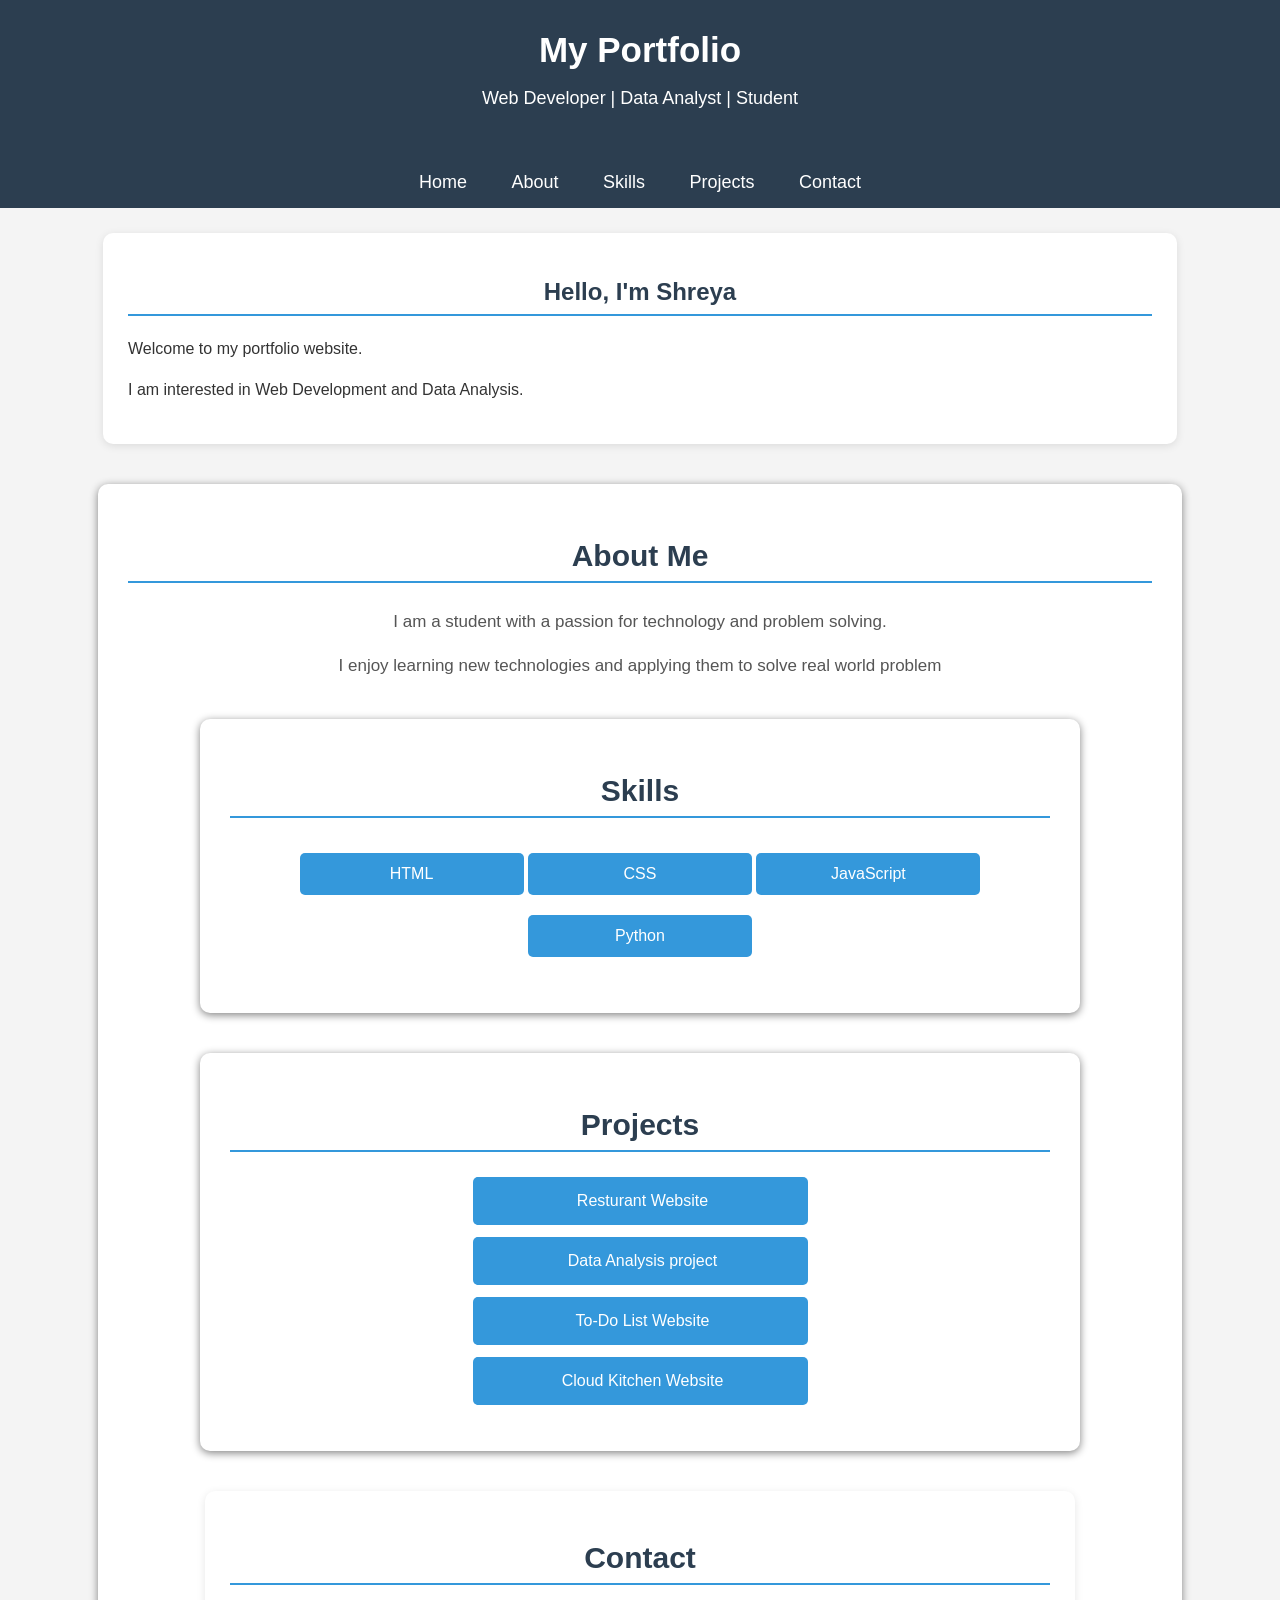
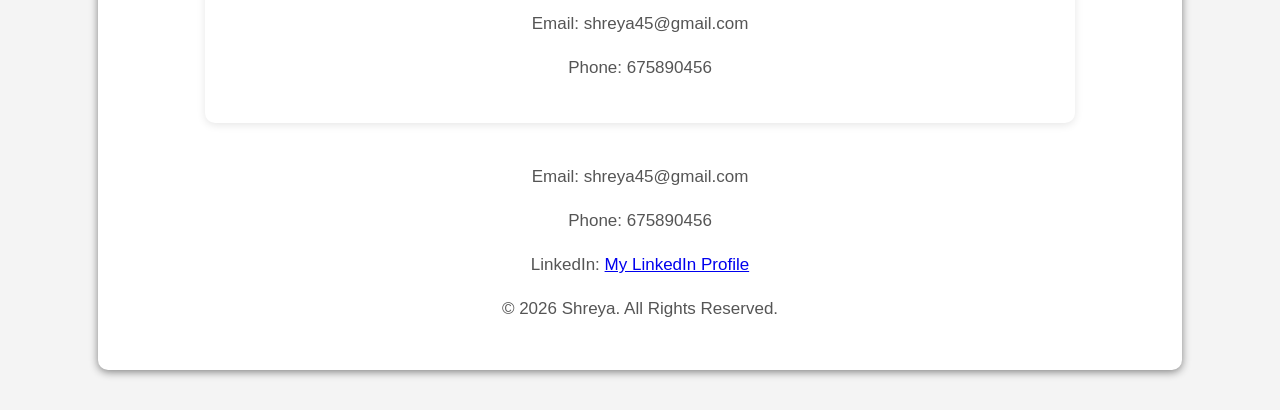
==== index.html @ 1ad14052 "ok ok" ====
<!DOCTYPE html>
<html lang="en">
<head>
    <meta charset="UTF-8">
    <meta name="viewport" content="width=device-width, initial-scale=1.0">
    <link rel="Stylesheet" href="style.css">
</head>

<body>
    <header>
        <h1>My Portfolio</h1>
        <p>Web Developer | Data Analyst | Student</p>
    </header>

    <nav>
        <a href="home">Home</a>
        <a href="about.html">About</a>
        <a href="skills.html">Skills</a>
        <a href="projects.html">Projects</a>
        <a href="contact.html">Contact</a>
    </nav>
    <section id="home">
        <h2>Hello, I'm Shreya</h2>
        <p>Welcome to my portfolio website.</p>
        <p>I am interested in Web Development and Data Analysis.</p>
    </section>

    <section id="about">
        <h2>About Me</h2>
        <p>I am a student with a passion for technology and problem solving.</p>
        <p>I enjoy learning new technologies and applying them to solve real world problem </p>
        <section id="Skills">
            <h2>Skills</h2>
            <ul>
                <li>HTML</li>
                <li>CSS</li>
                <li>JavaScript</li>
                <li>Python</li>
            </ul>
        </section>
        <section id="Projects">
            <h2>Projects</h2>
            <ul>
                <li>Resturant Website</li>
                <li>Data Analysis project</li>
                <li>To-Do List Website</li>
                <li>Cloud Kitchen Website</li>
            </ul>
        </section>
        <section id="Contact">
            <h2>Contact</h2>
            <p>Email: shreya45@gmail.com</p>
            <p>Phone: 675890456</p>
        </section>
        <footer>
    <p>Email: shreya45@gmail.com</p>
    <p>Phone: 675890456</p>
    <p>
        LinkedIn:
        <a href="https://www.linkedin.com/in/shreya-ghoshal-" target="_blank">
            My LinkedIn Profile
        </a>
    </p>
    <p>&copy; 2026 Shreya. All Rights Reserved.</p>
</footer>
---- style.css ----
body {
    font-family: Arial, sans-serif;
    margin: 0;
    padding: 0;
    background-color: #f4f4f4;
    color: #333;
}


header {
    background-color: #2c3e50;
    color: white;
    text-align: center;
    padding: 30px;
}

header h1 {
    margin: 0;
    font-size: 35px;
}

header p {
    font-size: 18px;
}

nav {
    background-color: #34495e;
    text-align: center;
    padding: 15px;
}

nav a {
    color: white;
    text-decoration: none;
    margin: 0 15px;
    font-size: 17px;
}

nav a:hover {
    color: #f1c40f;
}


section {
    background-color: white;
    margin: 25px auto;
    padding: 25px;
    width: 80%;
    border-radius: 10px;
    box-shadow: 0 2px 8px rgba(0, 0, 0, 0.1);
}


section h2 {
    color: #2c3e50;
    border-bottom: 2px solid #3498db;
    padding-bottom: 8px;
}


section p {
    font-size: 16px;
    line-height: 1.6;
}

ul {
    padding-left: 25px;
}

li {
    margin: 10px 0;
    font-size: 16px;
}


#Skills li {
    background-color: #3498db;
    color: white;
    display: inline-block;
    padding: 10px 15px;
    margin: 5px;
    border-radius: 5px;
}


#Projects li {
    background-color: #ecf0f1;
    padding: 12px;
    border-left: 5px solid #3498db;
}


#Contact {
    margin-bottom: 40px;
}

@media (max-width: 600px) {

    nav a {
        display: block;
        margin: 10px;
    }

    section {
        width: 85%;
    }

    header h1 {
        font-size: 28px;
    }
}
body {
    font-family: Arial, sans-serif;
    background-color: #f4f4f4;
    margin: 0;
    padding: 0;
}


nav {
    background-color: #2c3e50;
    padding: 15px;
    text-align: center;
}

nav a {
    color: white;
    text-decoration: none;
    margin: 20px;
    font-size: 18px;
}

nav a:hover {
    color: yellow;
}


#about {
    background-color: white;
    width: 80%;
    margin: 40px auto;
    padding: 30px;
    border-radius: 10px;
    text-align: center;
    box-shadow: 0 2px 8px gray;
}

#about h2 {
    color: #2c3e50;
    font-size: 30px;
}

#about p {
    color: #555;
    font-size: 17px;
    line-height: 1.6;
}
body {
    font-family: Arial, sans-serif;
    background-color: #f4f4f4;
    margin: 0;
}


nav {
    background-color: #2c3e50;
    padding: 15px;
    text-align: center;
}

nav a {
    color: white;
    text-decoration: none;
    margin: 20px;
    font-size: 18px;
}

nav a:hover {
    color: yellow;
}


#Skills {
    background-color: white;
    width: 80%;
    margin: 40px auto;
    padding: 30px;
    border-radius: 10px;
    text-align: center;
    box-shadow: 0 2px 8px gray;
}

#Skills h2 {
    color: #2c3e50;
    font-size: 30px;
}


#Skills ul {
    list-style-type: none;
    padding: 0;
}

#Skills li {
    background-color: #3498db;
    color: white;
    padding: 12px;
    margin: 10px auto;
    width: 200px;
    border-radius: 5px;
}
#Projects {
    background-color: white;
    width: 80%;
    margin: 40px auto;
    padding: 30px;
    border-radius: 10px;
    text-align: center;
    box-shadow: 0 2px 8px gray;
}

#Projects h2 {
    color: #2c3e50;
    font-size: 30px;
}

#Projects ul {
    list-style-type: none;
    padding: 0;
}

#Projects li {
    background-color: #3498db;
    color: white;
    padding: 15px;
    margin: 12px auto;
    width: 300px;
    border-radius: 5px;
}

#Projects li:hover {
    background-color: #2980b9;
}

#contactForm {
    width: 400px;
    margin: 30px auto;
    padding: 25px;
    background-color: #f5f5f5;
    border-radius: 10px;
    box-shadow: 0 0 10px gray;
}

#contactForm label {
    display: block;
    margin-bottom: 5px;
    font-weight: bold;
}


#contactForm input,
#contactForm textarea {
    width: 100%;
    padding: 10px;
    margin-bottom: 15px;
    border: 1px solid #ccc;
    border-radius: 5px;
    box-sizing: border-box;
}


#contactForm textarea {
    height: 120px;
    resize: none;
}


#contactForm button {
    width: 100%;
    padding: 10px;
    background-color: #333;
    color: white;
    border: none;
    border-radius: 5px;
    cursor: pointer;
}

#contactForm button:hover {
    background-color: #555;
}


h2 {
    text-align: center;
}
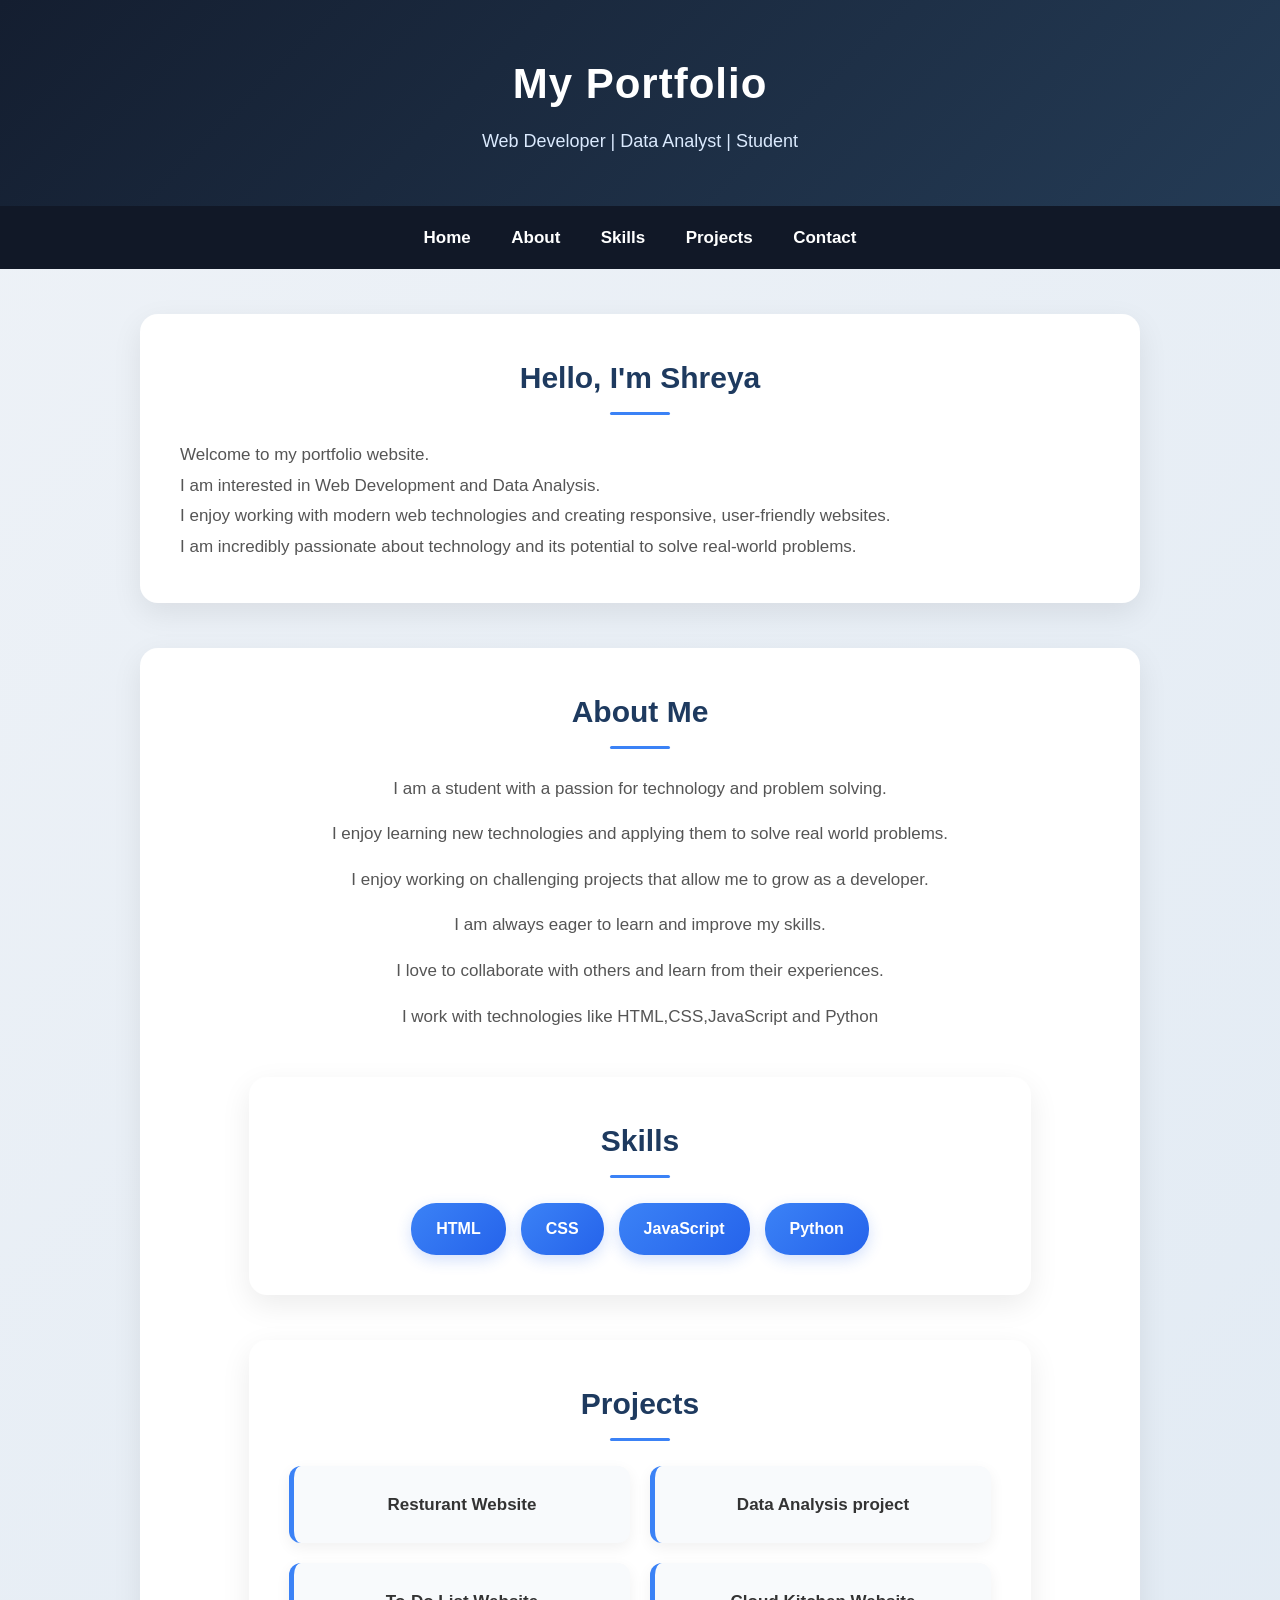
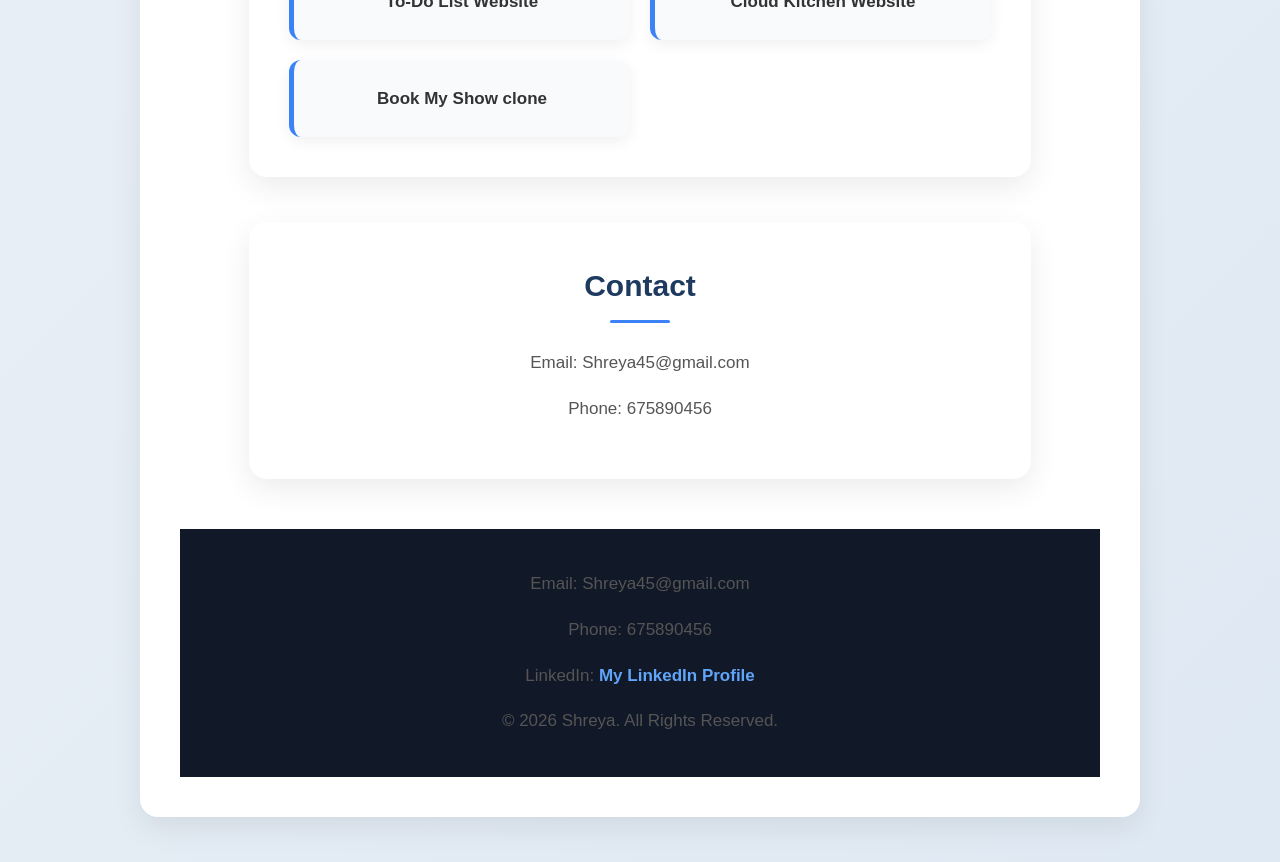
==== commit 39dd5401: "Initial commit" ====
--- a/index.html
+++ b/index.html
@@ -1,66 +1,78 @@
-<!DOCTYPE html>
-<html lang="en">
-<head>
-    <meta charset="UTF-8">
-    <meta name="viewport" content="width=device-width, initial-scale=1.0">
-    <link rel="Stylesheet" href="style.css">
-</head>
-
-<body>
-    <header>
-        <h1>My Portfolio</h1>
-        <p>Web Developer | Data Analyst | Student</p>
-    </header>
-
-    <nav>
-        <a href="home">Home</a>
-        <a href="about.html">About</a>
-        <a href="skills.html">Skills</a>
-        <a href="projects.html">Projects</a>
-        <a href="contact.html">Contact</a>
-    </nav>
-    <section id="home">
-        <h2>Hello, I'm Shreya</h2>
-        <p>Welcome to my portfolio website.</p>
-        <p>I am interested in Web Development and Data Analysis.</p>
-    </section>
-
-    <section id="about">
-        <h2>About Me</h2>
-        <p>I am a student with a passion for technology and problem solving.</p>
-        <p>I enjoy learning new technologies and applying them to solve real world problem </p>
-        <section id="Skills">
-            <h2>Skills</h2>
-            <ul>
-                <li>HTML</li>
-                <li>CSS</li>
-                <li>JavaScript</li>
-                <li>Python</li>
-            </ul>
-        </section>
-        <section id="Projects">
-            <h2>Projects</h2>
-            <ul>
-                <li>Resturant Website</li>
-                <li>Data Analysis project</li>
-                <li>To-Do List Website</li>
-                <li>Cloud Kitchen Website</li>
-            </ul>
-        </section>
-        <section id="Contact">
-            <h2>Contact</h2>
-            <p>Email: shreya45@gmail.com</p>
-            <p>Phone: 675890456</p>
-        </section>
-        <footer>
-    <p>Email: shreya45@gmail.com</p>
-    <p>Phone: 675890456</p>
-    <p>
-        LinkedIn:
-        <a href="https://www.linkedin.com/in/shreya-ghoshal-" target="_blank">
-            My LinkedIn Profile
-        </a>
-    </p>
-    <p>&copy; 2026 Shreya. All Rights Reserved.</p>
-</footer>
+<!DOCTYPE html>
+<html lang="en">
+<head>
+    <meta charset="UTF-8">
+    <meta name="viewport" content="width=device-width, initial-scale=1.0">
+    <link rel="Stylesheet" href="style.css">
+</head>
+
+<body>
+    <header>
+        <h1>My Portfolio</h1>
+        <p>Web Developer | Data Analyst | Student</p>
+    </header>
+
+    <nav>
+        <a href="index.html">Home</a>
+        <a href="about.html">About</a>
+        <a href="skills.html">Skills</a>
+        <a href="projects.html">Projects</a>
+        <a href="contact.html">Contact</a>
+    </nav>
+    <section id="home">
+        <h2>Hello, I'm Shreya</h2>
+        <p>Welcome to my portfolio website.</p>
+        <p>I am interested in Web Development and Data Analysis.</p>
+        <p>I enjoy working with modern web technologies and creating responsive, user-friendly websites.</p>
+        <p>I am incredibly passionate about technology and its potential to solve real-world problems.</p>
+        <p></p>
+    </section>
+
+    <section id="about">
+        <h2>About Me</h2>
+        <p>I am a student with a passion for technology and problem solving.</p>
+        <p>I enjoy learning new technologies and applying them to solve real world problems.</p>
+        <p>I enjoy working on challenging projects that allow me to grow as a developer.</p>
+        <p>I am always eager to learn and improve my skills.</p>
+        <p> I love to collaborate with others and learn from their experiences.</p>
+        <p> I work  with technologies like HTML,CSS,JavaScript and Python</p>
+        <section id="Skills">
+            <h2>Skills</h2>
+            <ul>
+                <li>HTML</li>
+                <li>CSS</li>
+                <li>JavaScript</li>
+                <li>Python</li>
+            </ul>
+        </section>
+        <section id="Projects">
+            <h2>Projects</h2>
+            <ul>
+                <li>Resturant Website</li>
+                <li>Data Analysis project</li>
+                <li>To-Do List Website</li>
+                <li>Cloud Kitchen Website</li>
+                <li>Book My Show clone</li>
+            </ul>
+        </section>
+        <section id="Contact">
+            <h2>Contact</h2>
+            <p>Email: Shreya45@gmail.com</p>
+            <p>Phone: 675890456</p>
+        </section>
+        <footer>
+    <p>Email: Shreya45@gmail.com</p>
+    <p>Phone: 675890456</p>
+    <p>
+        LinkedIn:
+        <a href="https://www.linkedin.com/in/shreya-ghoshal-" target="_blank">
+            My LinkedIn Profile
+        </a>
+    </p>
+    <p>&copy; 2026 Shreya. All Rights Reserved.</p>
+</footer>
+        
+
+</body>
+</html>
         
--- a/style.css
+++ b/style.css
@@ -1,296 +1,312 @@
-
-body {
-    font-family: Arial, sans-serif;
-    margin: 0;
-    padding: 0;
-    background-color: #f4f4f4;
-    color: #333;
-}
-
-
-header {
-    background-color: #2c3e50;
-    color: white;
-    text-align: center;
-    padding: 30px;
-}
-
-header h1 {
-    margin: 0;
-    font-size: 35px;
-}
-
-header p {
-    font-size: 18px;
-}
-
-nav {
-    background-color: #34495e;
-    text-align: center;
-    padding: 15px;
-}
-
-nav a {
-    color: white;
-    text-decoration: none;
-    margin: 0 15px;
-    font-size: 17px;
-}
-
-nav a:hover {
-    color: #f1c40f;
-}
-
-
-section {
-    background-color: white;
-    margin: 25px auto;
-    padding: 25px;
-    width: 80%;
-    border-radius: 10px;
-    box-shadow: 0 2px 8px rgba(0, 0, 0, 0.1);
-}
-
-
-section h2 {
-    color: #2c3e50;
-    border-bottom: 2px solid #3498db;
-    padding-bottom: 8px;
-}
-
-
-section p {
-    font-size: 16px;
-    line-height: 1.6;
-}
-
-ul {
-    padding-left: 25px;
-}
-
-li {
-    margin: 10px 0;
-    font-size: 16px;
-}
-
-
-#Skills li {
-    background-color: #3498db;
-    color: white;
-    display: inline-block;
-    padding: 10px 15px;
-    margin: 5px;
-    border-radius: 5px;
-}
-
-
-#Projects li {
-    background-color: #ecf0f1;
-    padding: 12px;
-    border-left: 5px solid #3498db;
-}
-
-
-#Contact {
-    margin-bottom: 40px;
-}
-
-@media (max-width: 600px) {
-
-    nav a {
-        display: block;
-        margin: 10px;
-    }
-
-    section {
-        width: 85%;
-    }
-
-    header h1 {
-        font-size: 28px;
-    }
-}
-body {
-    font-family: Arial, sans-serif;
-    background-color: #f4f4f4;
-    margin: 0;
-    padding: 0;
-}
-
-
-nav {
-    background-color: #2c3e50;
-    padding: 15px;
-    text-align: center;
-}
-
-nav a {
-    color: white;
-    text-decoration: none;
-    margin: 20px;
-    font-size: 18px;
-}
-
-nav a:hover {
-    color: yellow;
-}
-
-
-#about {
-    background-color: white;
-    width: 80%;
-    margin: 40px auto;
-    padding: 30px;
-    border-radius: 10px;
-    text-align: center;
-    box-shadow: 0 2px 8px gray;
-}
-
-#about h2 {
-    color: #2c3e50;
-    font-size: 30px;
-}
-
-#about p {
-    color: #555;
-    font-size: 17px;
-    line-height: 1.6;
-}
-body {
-    font-family: Arial, sans-serif;
-    background-color: #f4f4f4;
-    margin: 0;
-}
-
-
-nav {
-    background-color: #2c3e50;
-    padding: 15px;
-    text-align: center;
-}
-
-nav a {
-    color: white;
-    text-decoration: none;
-    margin: 20px;
-    font-size: 18px;
-}
-
-nav a:hover {
-    color: yellow;
-}
-
-
-#Skills {
-    background-color: white;
-    width: 80%;
-    margin: 40px auto;
-    padding: 30px;
-    border-radius: 10px;
-    text-align: center;
-    box-shadow: 0 2px 8px gray;
-}
-
-#Skills h2 {
-    color: #2c3e50;
-    font-size: 30px;
-}
-
-
-#Skills ul {
-    list-style-type: none;
-    padding: 0;
-}
-
-#Skills li {
-    background-color: #3498db;
-    color: white;
-    padding: 12px;
-    margin: 10px auto;
-    width: 200px;
-    border-radius: 5px;
-}
-#Projects {
-    background-color: white;
-    width: 80%;
-    margin: 40px auto;
-    padding: 30px;
-    border-radius: 10px;
-    text-align: center;
-    box-shadow: 0 2px 8px gray;
-}
-
-#Projects h2 {
-    color: #2c3e50;
-    font-size: 30px;
-}
-
-#Projects ul {
-    list-style-type: none;
-    padding: 0;
-}
-
-#Projects li {
-    background-color: #3498db;
-    color: white;
-    padding: 15px;
-    margin: 12px auto;
-    width: 300px;
-    border-radius: 5px;
-}
-
-#Projects li:hover {
-    background-color: #2980b9;
-}
-
-#contactForm {
-    width: 400px;
-    margin: 30px auto;
-    padding: 25px;
-    background-color: #f5f5f5;
-    border-radius: 10px;
-    box-shadow: 0 0 10px gray;
-}
-
-#contactForm label {
-    display: block;
-    margin-bottom: 5px;
-    font-weight: bold;
-}
-
-
-#contactForm input,
-#contactForm textarea {
-    width: 100%;
-    padding: 10px;
-    margin-bottom: 15px;
-    border: 1px solid #ccc;
-    border-radius: 5px;
-    box-sizing: border-box;
-}
-
-
-#contactForm textarea {
-    height: 120px;
-    resize: none;
-}
-
-
-#contactForm button {
-    width: 100%;
-    padding: 10px;
-    background-color: #333;
-    color: white;
-    border: none;
-    border-radius: 5px;
-    cursor: pointer;
-}
-
-#contactForm button:hover {
-    background-color: #555;
-}
-
-
-h2 {
-    text-align: center;
+
+
+* {
+    margin: 0;
+    padding: 0;
+    box-sizing: border-box;
+}
+
+body {
+    font-family: Arial, sans-serif;
+    background: linear-gradient(135deg, #eef2f7, #dfe9f3);
+    color: #333;
+    line-height: 1.6;
+}
+
+
+
+
+header {
+    background: linear-gradient(135deg, #141e30, #243b55);
+    color: white;
+    text-align: center;
+    padding: 50px 20px;
+}
+
+header h1 {
+    font-size: 42px;
+    margin-bottom: 10px;
+    letter-spacing: 1px;
+}
+
+header p {
+    font-size: 18px;
+    color: #dbeafe;
+}
+
+
+
+nav {
+    background-color: #111827;
+    text-align: center;
+    padding: 18px;
+    position: sticky;
+    top: 0;
+    z-index: 1000;
+}
+
+nav a {
+    color: white;
+    text-decoration: none;
+    margin: 0 18px;
+    font-size: 17px;
+    font-weight: bold;
+    transition: 0.3s;
+}
+
+nav a:hover {
+    color: #60a5fa;
+}
+
+
+
+section {
+    background-color: white;
+    width: 85%;
+    max-width: 1000px;
+    margin: 45px auto;
+    padding: 40px;
+    border-radius: 18px;
+    box-shadow: 0 10px 30px rgba(0, 0, 0, 0.08);
+}
+
+section h2 {
+    text-align: center;
+    color: #1e3a5f;
+    font-size: 30px;
+    margin-bottom: 25px;
+}
+
+section h2::after {
+    content: "";
+    display: block;
+    width: 60px;
+    height: 3px;
+    background-color: #3b82f6;
+    margin: 10px auto;
+    border-radius: 5px;
+}
+
+section p {
+    font-size: 17px;
+    color: #555;
+    line-height: 1.8;
+}
+
+
+
+#about {
+    text-align: center;
+}
+
+#about p {
+    max-width: 800px;
+    margin: 15px auto;
+}
+
+
+
+#Skills {
+    text-align: center;
+}
+
+#Skills ul {
+    list-style: none;
+    display: flex;
+    justify-content: center;
+    flex-wrap: wrap;
+    gap: 15px;
+    margin-top: 25px;
+}
+
+#Skills li {
+    background: linear-gradient(135deg, #3b82f6, #2563eb);
+    color: white;
+    padding: 13px 25px;
+    border-radius: 25px;
+    font-size: 16px;
+    font-weight: bold;
+    transition: 0.3s;
+    box-shadow: 0 5px 15px rgba(37, 99, 235, 0.2);
+}
+
+#Skills li:hover {
+    transform: translateY(-5px);
+    box-shadow: 0 10px 20px rgba(37, 99, 235, 0.3);
+}
+
+
+
+#Projects {
+    text-align: center;
+}
+
+#Projects ul {
+    list-style: none;
+    display: grid;
+    grid-template-columns: repeat(2, 1fr);
+    gap: 20px;
+    margin-top: 25px;
+}
+
+#Projects li {
+    background: #f8fafc;
+    color: #333;
+    padding: 25px;
+    border-radius: 12px;
+    border-left: 5px solid #3b82f6;
+    font-size: 17px;
+    font-weight: bold;
+    box-shadow: 0 5px 15px rgba(0, 0, 0, 0.06);
+    transition: 0.3s;
+}
+
+#Projects li:hover {
+    transform: translateY(-6px);
+    background-color: #eff6ff;
+    box-shadow: 0 10px 20px rgba(0, 0, 0, 0.12);
+}
+
+
+
+
+#Contact {
+    text-align: center;
+}
+
+#contactForm {
+    width: 90%;
+    max-width: 500px;
+    margin: 30px auto;
+    padding: 30px;
+    background-color: #f8fafc;
+    border-radius: 15px;
+    box-shadow: 0 8px 25px rgba(0, 0, 0, 0.08);
+    text-align: left;
+}
+
+#contactForm label {
+    display: block;
+    margin-bottom: 7px;
+    font-weight: bold;
+    color: #1e3a5f;
+}
+
+#contactForm input,
+#contactForm textarea {
+    width: 100%;
+    padding: 13px;
+    margin-bottom: 18px;
+    border: 1px solid #d1d5db;
+    border-radius: 8px;
+    font-size: 15px;
+    outline: none;
+    transition: 0.3s;
+}
+
+#contactForm input:focus,
+#contactForm textarea:focus {
+    border-color: #3b82f6;
+    box-shadow: 0 0 6px rgba(59, 130, 246, 0.25);
+}
+
+#contactForm textarea {
+    height: 130px;
+    resize: none;
+}
+
+#contactForm button {
+    width: 100%;
+    padding: 13px;
+    background: linear-gradient(135deg, #2563eb, #1e40af);
+    color: white;
+    border: none;
+    border-radius: 8px;
+    font-size: 16px;
+    font-weight: bold;
+    cursor: pointer;
+    transition: 0.3s;
+}
+
+#contactForm button:hover {
+    transform: translateY(-2px);
+    box-shadow: 0 7px 15px rgba(37, 99, 235, 0.3);
+}
+
+
+
+footer {
+    background-color: #111827;
+    color: white;
+    text-align: center;
+    padding: 25px 15px;
+    margin-top: 50px;
+}
+
+footer p {
+    margin: 5px;
+}
+
+footer a {
+    color: #60a5fa;
+    text-decoration: none;
+    font-weight: bold;
+}
+
+footer a:hover {
+    color: white;
+}
+
+
+@media (max-width: 700px) {
+
+    header {
+        padding: 35px 15px;
+    }
+
+    header h1 {
+        font-size: 30px;
+    }
+
+    header p {
+        font-size: 16px;
+    }
+
+    nav {
+        padding: 12px;
+    }
+
+    nav a {
+        display: inline-block;
+        margin: 7px;
+        font-size: 15px;
+    }
+
+    section {
+        width: 92%;
+        padding: 25px 18px;
+        margin: 25px auto;
+    }
+
+    section h2 {
+        font-size: 25px;
+    }
+
+    #Skills li {
+        width: 100%;
+        max-width: 250px;
+    }
+
+    #Projects ul {
+        grid-template-columns: 1fr;
+    }
+
+    #Projects li {
+        width: 100%;
+    }
+
+    #contactForm {
+        width: 100%;
+        padding: 20px;
+    }
 }
